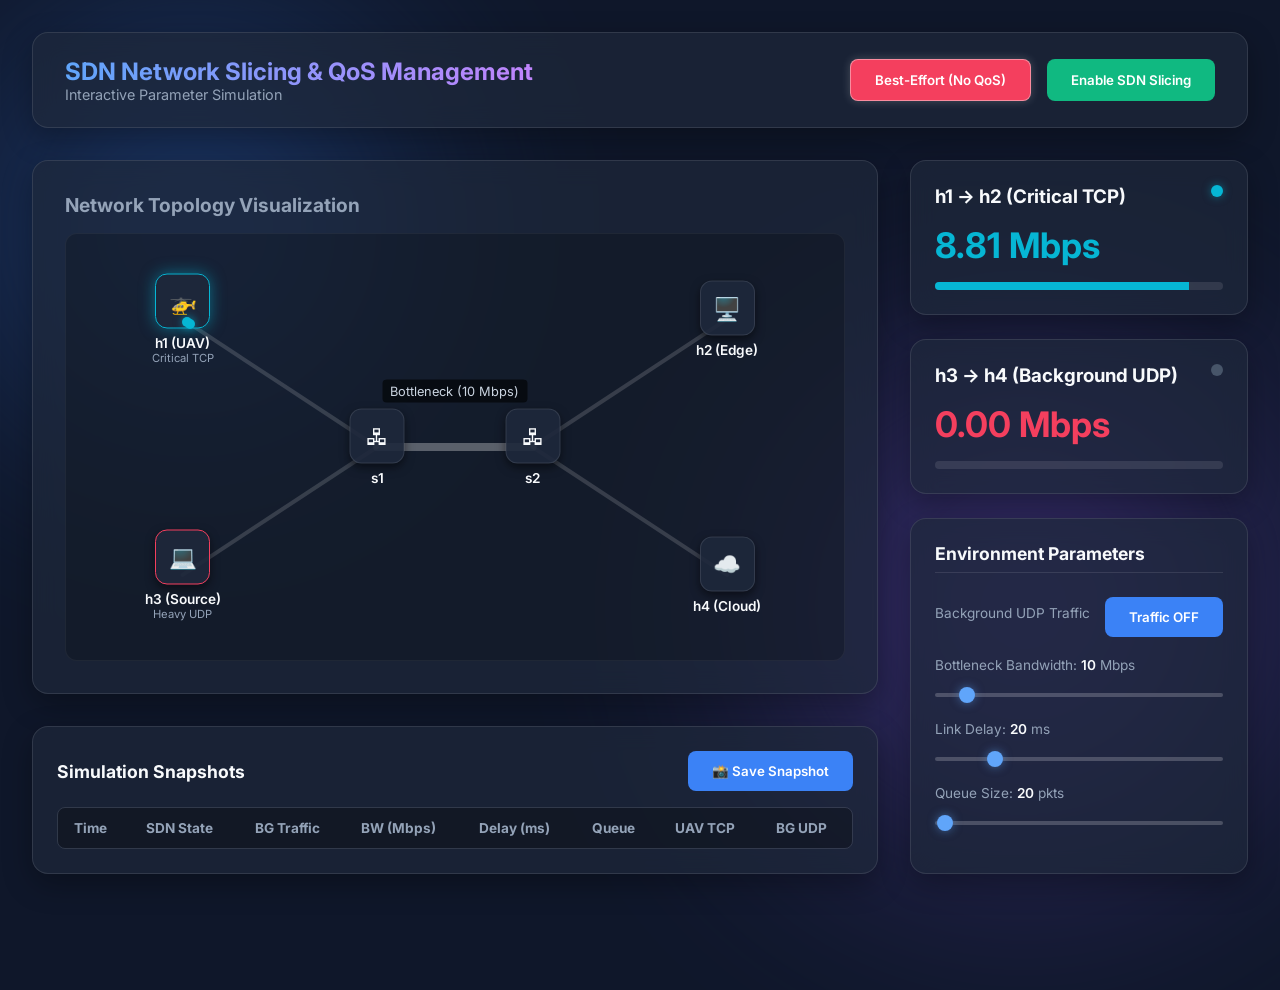
==== Advanced-Networking-and-Distributed-Systems/Project2-AdvancedNetworks-SDN-UAV-Slicing/src/interactive-demo/index.html @ 7882c1a8 "Organize PhD Course Projects: Distributed Algorithms & SDN Slicing" ====
<!DOCTYPE html>
<html lang="en">
<head>
    <meta charset="UTF-8">
    <meta name="viewport" content="width=device-width, initial-scale=1.0">
    <title>SDN Priority Slicing Simulation</title>
    <link rel="preconnect" href="https://fonts.googleapis.com">
    <link rel="preconnect" href="https://fonts.gstatic.com" crossorigin>
    <link href="https://fonts.googleapis.com/css2?family=Inter:wght@300;400;600;700&display=swap" rel="stylesheet">
    <link rel="stylesheet" href="style.css">
</head>
<body>

    <div class="bg-blur bg-blur-1"></div>
    <div class="bg-blur bg-blur-2"></div>

    <div class="app-container">
        <header class="glass-panel header">
            <div class="title-area">
                <h1>SDN Network Slicing & QoS Management</h1>
                <p>Interactive Parameter Simulation</p>
            </div>
            <div class="controls">
                <button id="btn-besteffort" class="btn btn-danger">Best-Effort (No QoS)</button>
                <button id="btn-sdn" class="btn btn-success">Enable SDN Slicing</button>
            </div>
        </header>

        <main class="dashboard-grid">
            
            <!-- Left Column: Topology & Logs -->
            <div class="left-col">
                <section class="glass-panel topology-section">
                    <h2>Network Topology Visualization</h2>
                    <div class="topology-canvas" id="topology-canvas">
                        <div class="node host uav" id="node-h1">
                            <div class="node-icon">🚁</div>
                            <div class="node-label">h1 (UAV)</div>
                            <div class="node-sub">Critical TCP</div>
                        </div>
                        <div class="node host bg-source" id="node-h3">
                            <div class="node-icon">💻</div>
                            <div class="node-label">h3 (Source)</div>
                            <div class="node-sub">Heavy UDP</div>
                        </div>
                        <div class="node switch s1" id="node-s1">
                            <div class="node-icon">🖧</div>
                            <div class="node-label">s1</div>
                        </div>
                        <div class="node switch s2" id="node-s2">
                            <div class="node-icon">🖧</div>
                            <div class="node-label">s2</div>
                        </div>
                        <div class="node host edge-server" id="node-h2">
                            <div class="node-icon">🖥️</div>
                            <div class="node-label">h2 (Edge)</div>
                        </div>
                        <div class="node host cloud" id="node-h4">
                            <div class="node-icon">☁️</div>
                            <div class="node-label">h4 (Cloud)</div>
                        </div>

                        <svg class="lines-layer">
                            <line x1="15%" y1="20%" x2="40%" y2="50%" class="link"></line>
                            <line x1="15%" y1="80%" x2="40%" y2="50%" class="link"></line>
                            <line x1="40%" y1="50%" x2="60%" y2="50%" class="link link-s1-s2"></line>
                            <line x1="60%" y1="50%" x2="85%" y2="20%" class="link"></line>
                            <line x1="60%" y1="50%" x2="85%" y2="80%" class="link"></line>
                        </svg>

                        <div class="bottleneck-label">
                            <span class="label-text">Bottleneck (<span id="canvas-bw">10</span> Mbps)</span>
                            <div id="sdn-shield" class="sdn-shield hidden">QoS Active</div>
                        </div>

                        <div id="packet-layer"></div>
                    </div>
                </section>

                <section class="glass-panel log-section">
                    <div class="log-header">
                        <h2>Simulation Snapshots</h2>
                        <button id="btn-snapshot" class="btn btn-primary">📸 Save Snapshot</button>
                    </div>
                    <div class="table-container">
                        <table id="log-table">
                            <thead>
                                <tr>
                                    <th>Time</th>
                                    <th>SDN State</th>
                                    <th>BG Traffic</th>
                                    <th>BW (Mbps)</th>
                                    <th>Delay (ms)</th>
                                    <th>Queue</th>
                                    <th>UAV TCP</th>
                                    <th>BG UDP</th>
                                </tr>
                            </thead>
                            <tbody id="log-tbody">
                            </tbody>
                        </table>
                    </div>
                </section>
            </div>

            <!-- Right Column: Metrics & Params -->
            <div class="right-col">
                <div class="glass-panel metric-card uav-card">
                    <div class="metric-header">
                        <h3>h1 → h2 (Critical TCP)</h3>
                        <div class="status-dot active-uav"></div>
                    </div>
                    <div class="metric-value">
                        <span id="metric-h1-throughput">0.00</span> <span class="unit">Mbps</span>
                    </div>
                    <div class="metric-chart">
                        <div class="bar-fill" id="bar-h1"></div>
                    </div>
                </div>

                <div class="glass-panel metric-card bg-card">
                    <div class="metric-header">
                        <h3>h3 → h4 (Background UDP)</h3>
                        <div class="status-dot active-bg" id="status-h3"></div>
                    </div>
                    <div class="metric-value">
                        <span id="metric-h3-throughput">0.00</span> <span class="unit">Mbps</span>
                    </div>
                    <div class="metric-chart">
                        <div class="bar-fill" id="bar-h3"></div>
                    </div>
                </div>

                <section class="glass-panel params-section">
                    <h3>Environment Parameters</h3>
                    
                    <div class="param-group toggle-group">
                        <label>Background UDP Traffic</label>
                        <button id="btn-toggle-bg" class="btn btn-warning">Traffic ON</button>
                    </div>

                    <div class="param-group">
                        <label>Bottleneck Bandwidth: <span class="val-highlight" id="val-bw">10</span> Mbps</label>
                        <input type="range" id="input-bw" min="1" max="100" value="10">
                    </div>
                    
                    <div class="param-group">
                        <label>Link Delay: <span class="val-highlight" id="val-delay">20</span> ms</label>
                        <input type="range" id="input-delay" min="1" max="100" value="20">
                    </div>
                    
                    <div class="param-group">
                        <label>Queue Size: <span class="val-highlight" id="val-queue">20</span> pkts</label>
                        <input type="range" id="input-queue" min="10" max="1000" value="20">
                    </div>
                </section>
            </div>
        </main>
    </div>
    <script src="script.js"></script>
</body>
</html>
---- Advanced-Networking-and-Distributed-Systems/Project2-AdvancedNetworks-SDN-UAV-Slicing/src/interactive-demo/style.css ----
:root {
    --bg-dark: #0f172a;
    --bg-panel: rgba(30, 41, 59, 0.7);
    --border-glass: rgba(255, 255, 255, 0.1);
    --text-main: #f8fafc;
    --text-muted: #94a3b8;
    
    --color-uav: #06b6d4;
    --color-uav-glow: rgba(6, 182, 212, 0.5);
    --color-bg-traffic: #f43f5e;
    --color-bg-glow: rgba(244, 63, 94, 0.5);
    --color-success: #10b981;
    --color-sdn-glow: rgba(16, 185, 129, 0.6);
    --color-warning: #f59e0b;
    --color-primary: #3b82f6;
}

* { box-sizing: border-box; margin: 0; padding: 0; }

body {
    font-family: 'Inter', sans-serif;
    background-color: var(--bg-dark);
    color: var(--text-main);
    min-height: 100vh;
    overflow-x: hidden;
}

.bg-blur { position: absolute; border-radius: 50%; filter: blur(100px); z-index: -1; opacity: 0.4; }
.bg-blur-1 { top: -10%; left: -10%; width: 50vw; height: 50vw; background: radial-gradient(circle, #3b82f6 0%, transparent 70%); }
.bg-blur-2 { bottom: -10%; right: -10%; width: 60vw; height: 60vw; background: radial-gradient(circle, #8b5cf6 0%, transparent 70%); }

.app-container { max-width: 1500px; margin: 0 auto; padding: 2rem; display: flex; flex-direction: column; gap: 2rem; }

.glass-panel {
    background: var(--bg-panel);
    backdrop-filter: blur(12px);
    border: 1px solid var(--border-glass);
    border-radius: 16px;
    box-shadow: 0 10px 30px rgba(0, 0, 0, 0.3);
}

.header { display: flex; justify-content: space-between; align-items: center; padding: 1.5rem 2rem; }
.title-area h1 { font-size: 1.5rem; background: linear-gradient(90deg, #60a5fa, #c084fc); -webkit-background-clip: text; -webkit-text-fill-color: transparent; }
.title-area p { color: var(--text-muted); font-size: 0.9rem; }

.controls { display: flex; gap: 1rem; }
.btn {
    padding: 0.75rem 1.5rem; border-radius: 8px; border: none; font-family: 'Inter', sans-serif; font-weight: 600; cursor: pointer; transition: all 0.3s; color: white; background: rgba(255,255,255,0.1);
}
.btn:hover { background: rgba(255,255,255,0.2); transform: translateY(-2px); }
.btn.active { border: 1px solid rgba(255,255,255,0.4); box-shadow: 0 0 10px rgba(255,255,255,0.2); }
.btn-danger { background: var(--color-bg-traffic); }
.btn-danger:hover { background: #e11d48; box-shadow: 0 0 15px var(--color-bg-glow); }
.btn-success { background: var(--color-success); }
.btn-success:hover { background: #059669; box-shadow: 0 0 15px var(--color-sdn-glow); }
.btn-warning { background: var(--color-warning); }
.btn-warning:hover { background: #d97706; }
.btn-primary { background: var(--color-primary); }
.btn-primary:hover { background: #2563eb; }

/* Dashboard Layout */
.dashboard-grid { display: grid; grid-template-columns: 2.5fr 1fr; gap: 2rem; }
.left-col { display: flex; flex-direction: column; gap: 2rem; }
.right-col { display: flex; flex-direction: column; gap: 1.5rem; }

/* Topology */
.topology-section { padding: 2rem; flex-grow: 1; min-height: 400px; display: flex; flex-direction: column; }
.topology-section h2 { font-size: 1.2rem; color: var(--text-muted); margin-bottom: 1rem; }
.topology-canvas { flex-grow: 1; position: relative; border-radius: 12px; background: rgba(0, 0, 0, 0.2); border: 1px solid rgba(255, 255, 255, 0.05); overflow: hidden; min-height: 350px;}

.node { position: absolute; display: flex; flex-direction: column; align-items: center; transform: translate(-50%, -50%); z-index: 10; }
.node-icon { width: 55px; height: 55px; border-radius: 12px; background: rgba(30, 41, 59, 0.9); border: 1px solid var(--border-glass); display: flex; justify-content: center; align-items: center; font-size: 1.4rem; box-shadow: 0 4px 10px rgba(0,0,0,0.5); }
.node-label { margin-top: 6px; font-weight: 600; font-size: 0.85rem; }
.node-sub { font-size: 0.7rem; color: var(--text-muted); text-align: center; }

.uav { top: 20%; left: 15%; }
.uav .node-icon { border-color: var(--color-uav); box-shadow: 0 0 15px var(--color-uav-glow); }
.bg-source { top: 80%; left: 15%; }
.bg-source .node-icon { border-color: var(--color-bg-traffic); }
.s1 { top: 50%; left: 40%; }
.s2 { top: 50%; left: 60%; }
.edge-server { top: 20%; left: 85%; }
.cloud { top: 80%; left: 85%; }

.lines-layer { position: absolute; top: 0; left: 0; width: 100%; height: 100%; z-index: 1; }
.link { stroke: rgba(255, 255, 255, 0.15); stroke-width: 4; stroke-linecap: round; }
.link-s1-s2 { stroke-width: 8; stroke: rgba(255, 255, 255, 0.3); }

/* Move bottleneck up */
.bottleneck-label { position: absolute; top: calc(50% - 45px); left: 50%; transform: translate(-50%, -50%); text-align: center; z-index: 5; }
.label-text { background: rgba(0,0,0,0.6); padding: 4px 8px; border-radius: 4px; font-size: 0.8rem; color: #cbd5e1; }
.sdn-shield { margin-top: 4px; background: rgba(16, 185, 129, 0.1); border: 1px solid var(--color-success); color: var(--color-success); padding: 2px 10px; border-radius: 20px; font-size: 0.75rem; font-weight: 700; box-shadow: 0 0 10px var(--color-sdn-glow); text-transform: uppercase; transition: opacity 0.3s; }
.hidden { opacity: 0; }

#packet-layer { position: absolute; top: 0; left: 0; width: 100%; height: 100%; pointer-events: none; z-index: 20; }
.packet { position: absolute; width: 10px; height: 10px; border-radius: 50%; transform: translate(-50%, -50%); transition: left linear, top linear; }
.packet.tcp { background: var(--color-uav); box-shadow: 0 0 8px var(--color-uav-glow); }
.packet.udp { background: var(--color-bg-traffic); box-shadow: 0 0 8px var(--color-bg-glow); width: 14px; height: 14px; }
@keyframes explode { 0% { transform: translate(-50%, -50%) scale(1); opacity: 1; } 100% { transform: translate(-50%, -50%) scale(3); opacity: 0; } }
.packet.dropped { animation: explode 0.3s forwards; }

/* Log Section */
.log-section { padding: 1.5rem; }
.log-header { display: flex; justify-content: space-between; align-items: center; margin-bottom: 1rem; }
.log-header h2 { font-size: 1.1rem; color: var(--text-main); }
.table-container { max-height: 200px; overflow-y: auto; border-radius: 8px; border: 1px solid rgba(255,255,255,0.1); }
table { width: 100%; border-collapse: collapse; font-size: 0.85rem; text-align: left; }
th { background: rgba(0,0,0,0.3); padding: 0.75rem 1rem; color: var(--text-muted); position: sticky; top: 0; }
td { padding: 0.75rem 1rem; border-bottom: 1px solid rgba(255,255,255,0.05); }
tr:hover { background: rgba(255,255,255,0.05); }
.log-uav { color: var(--color-uav); font-weight: 600; }
.log-udp { color: var(--color-bg-traffic); font-weight: 600; }
.log-state-best { color: var(--color-bg-traffic); }
.log-state-sdn { color: var(--color-success); }

/* Metrics & Params */
.metric-card { padding: 1.5rem; }
.metric-header { display: flex; justify-content: space-between; margin-bottom: 1rem; }
.status-dot { width: 12px; height: 12px; border-radius: 50%; background: #475569; }
.status-dot.active-uav { background: var(--color-uav); box-shadow: 0 0 8px var(--color-uav-glow); }
.status-dot.active-bg { background: var(--color-bg-traffic); box-shadow: 0 0 8px var(--color-bg-glow); }
.metric-value { font-size: 2.2rem; font-weight: 700; margin-bottom: 1rem; }
.uav-card .metric-value { color: var(--color-uav); }
.bg-card .metric-value { color: var(--color-bg-traffic); }
.metric-chart { height: 8px; background: rgba(255,255,255,0.1); border-radius: 4px; overflow: hidden; }
.bar-fill { height: 100%; width: 0%; transition: width 0.3s ease; }
.uav-card .bar-fill { background: var(--color-uav); }
.bg-card .bar-fill { background: var(--color-bg-traffic); }

.params-section { padding: 1.5rem; }
.params-section h3 { font-size: 1.1rem; margin-bottom: 1.5rem; border-bottom: 1px solid rgba(255,255,255,0.1); padding-bottom: 0.5rem; }
.param-group { margin-bottom: 1.25rem; }
.toggle-group { display: flex; justify-content: space-between; align-items: center; }
.param-group label { display: block; font-size: 0.85rem; color: var(--text-muted); margin-bottom: 0.5rem; }
.val-highlight { color: #f8fafc; font-weight: 600; }
input[type=range] {
    -webkit-appearance: none; width: 100%; background: transparent;
}
input[type=range]::-webkit-slider-thumb {
    -webkit-appearance: none; height: 16px; width: 16px; border-radius: 50%; background: #60a5fa; cursor: pointer; margin-top: -6px; box-shadow: 0 0 10px rgba(96, 165, 250, 0.5);
}
input[type=range]::-webkit-slider-runnable-track {
    width: 100%; height: 4px; cursor: pointer; background: rgba(255,255,255,0.2); border-radius: 2px;
}
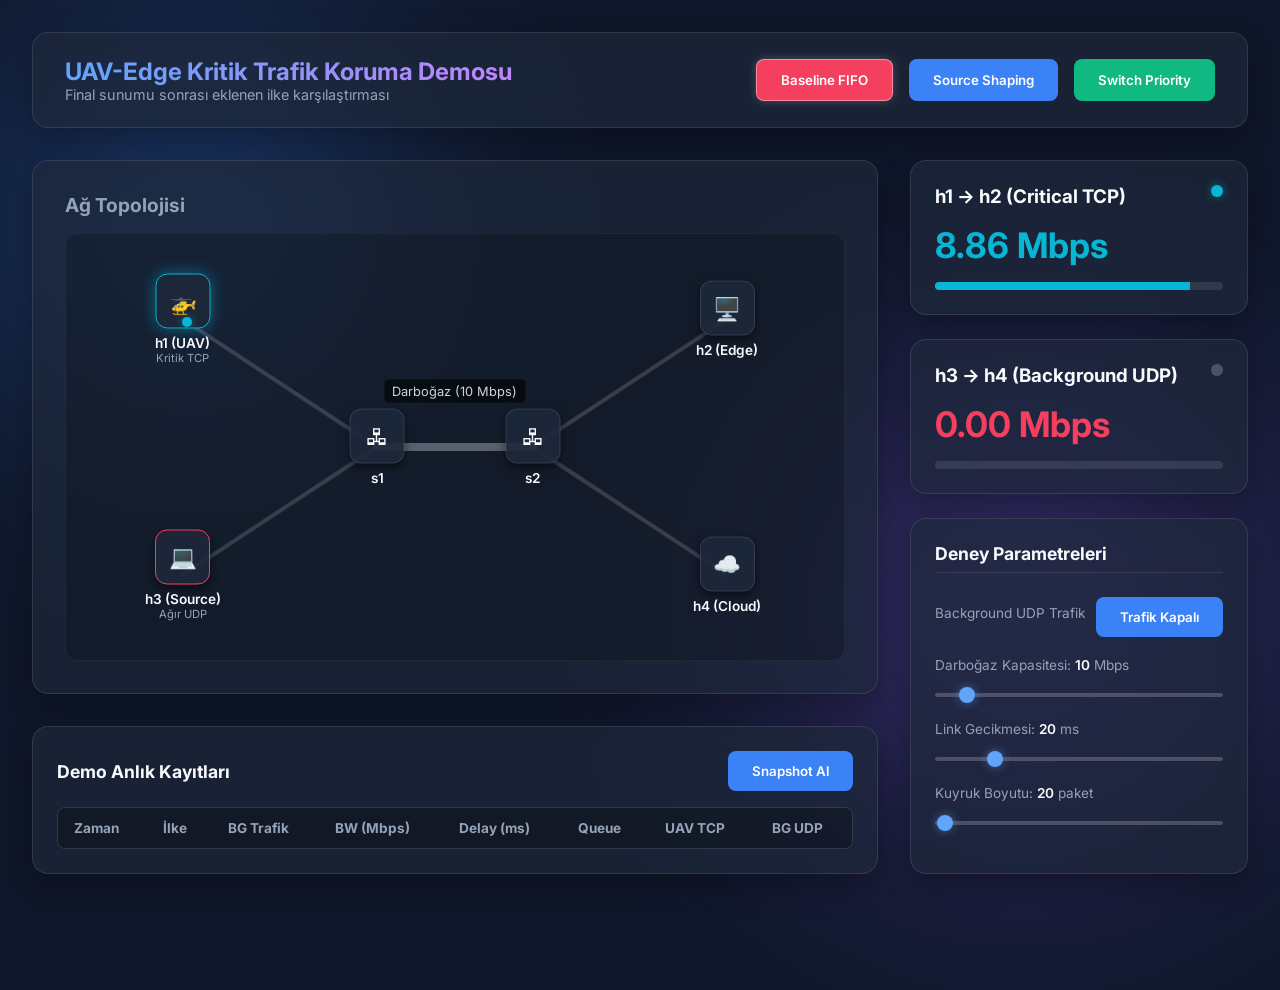
==== commit eef4c811: "feat: Add Bütünleme improvements & policy sweep" ====
--- a/Advanced-Networking-and-Distributed-Systems/Project2-AdvancedNetworks-SDN-UAV-Slicing/src/interactive-demo/index.html
+++ b/Advanced-Networking-and-Distributed-Systems/Project2-AdvancedNetworks-SDN-UAV-Slicing/src/interactive-demo/index.html
@@ -1,9 +1,9 @@
 <!DOCTYPE html>
-<html lang="en">
+<html lang="tr">
 <head>
     <meta charset="UTF-8">
     <meta name="viewport" content="width=device-width, initial-scale=1.0">
-    <title>SDN Priority Slicing Simulation</title>
+    <title>UAV-Edge Kritik Trafik Koruma Demosu</title>
     <link rel="preconnect" href="https://fonts.googleapis.com">
     <link rel="preconnect" href="https://fonts.gstatic.com" crossorigin>
     <link href="https://fonts.googleapis.com/css2?family=Inter:wght@300;400;600;700&display=swap" rel="stylesheet">
@@ -17,12 +17,13 @@
     <div class="app-container">
         <header class="glass-panel header">
             <div class="title-area">
-                <h1>SDN Network Slicing & QoS Management</h1>
-                <p>Interactive Parameter Simulation</p>
+                <h1>UAV-Edge Kritik Trafik Koruma Demosu</h1>
+                <p>Final sunumu sonrası eklenen ilke karşılaştırması</p>
             </div>
             <div class="controls">
-                <button id="btn-besteffort" class="btn btn-danger">Best-Effort (No QoS)</button>
-                <button id="btn-sdn" class="btn btn-success">Enable SDN Slicing</button>
+                <button id="btn-besteffort" class="btn btn-danger">Baseline FIFO</button>
+                <button id="btn-source" class="btn btn-primary">Source Shaping</button>
+                <button id="btn-sdn" class="btn btn-success">Switch Priority</button>
             </div>
         </header>
 
@@ -31,17 +32,17 @@
             <!-- Left Column: Topology & Logs -->
             <div class="left-col">
                 <section class="glass-panel topology-section">
-                    <h2>Network Topology Visualization</h2>
+                    <h2>Ağ Topolojisi</h2>
                     <div class="topology-canvas" id="topology-canvas">
                         <div class="node host uav" id="node-h1">
                             <div class="node-icon">🚁</div>
                             <div class="node-label">h1 (UAV)</div>
-                            <div class="node-sub">Critical TCP</div>
+                            <div class="node-sub">Kritik TCP</div>
                         </div>
                         <div class="node host bg-source" id="node-h3">
                             <div class="node-icon">💻</div>
                             <div class="node-label">h3 (Source)</div>
-                            <div class="node-sub">Heavy UDP</div>
+                            <div class="node-sub">Ağır UDP</div>
                         </div>
                         <div class="node switch s1" id="node-s1">
                             <div class="node-icon">🖧</div>
@@ -69,8 +70,8 @@
                         </svg>
 
                         <div class="bottleneck-label">
-                            <span class="label-text">Bottleneck (<span id="canvas-bw">10</span> Mbps)</span>
-                            <div id="sdn-shield" class="sdn-shield hidden">QoS Active</div>
+                            <span class="label-text">Darboğaz (<span id="canvas-bw">10</span> Mbps)</span>
+                            <div id="sdn-shield" class="sdn-shield hidden">Öncelik Aktif</div>
                         </div>
 
                         <div id="packet-layer"></div>
@@ -79,16 +80,16 @@
 
                 <section class="glass-panel log-section">
                     <div class="log-header">
-                        <h2>Simulation Snapshots</h2>
-                        <button id="btn-snapshot" class="btn btn-primary">📸 Save Snapshot</button>
+                        <h2>Demo Anlık Kayıtları</h2>
+                        <button id="btn-snapshot" class="btn btn-primary">Snapshot Al</button>
                     </div>
                     <div class="table-container">
                         <table id="log-table">
                             <thead>
                                 <tr>
-                                    <th>Time</th>
-                                    <th>SDN State</th>
-                                    <th>BG Traffic</th>
+                                    <th>Zaman</th>
+                                    <th>İlke</th>
+                                    <th>BG Trafik</th>
                                     <th>BW (Mbps)</th>
                                     <th>Delay (ms)</th>
                                     <th>Queue</th>
@@ -132,25 +133,25 @@
                 </div>
 
                 <section class="glass-panel params-section">
-                    <h3>Environment Parameters</h3>
+                    <h3>Deney Parametreleri</h3>
                     
                     <div class="param-group toggle-group">
-                        <label>Background UDP Traffic</label>
-                        <button id="btn-toggle-bg" class="btn btn-warning">Traffic ON</button>
+                        <label>Background UDP Trafik</label>
+                        <button id="btn-toggle-bg" class="btn btn-warning">Trafik Açık</button>
                     </div>
 
                     <div class="param-group">
-                        <label>Bottleneck Bandwidth: <span class="val-highlight" id="val-bw">10</span> Mbps</label>
+                        <label>Darboğaz Kapasitesi: <span class="val-highlight" id="val-bw">10</span> Mbps</label>
                         <input type="range" id="input-bw" min="1" max="100" value="10">
                     </div>
                     
                     <div class="param-group">
-                        <label>Link Delay: <span class="val-highlight" id="val-delay">20</span> ms</label>
+                        <label>Link Gecikmesi: <span class="val-highlight" id="val-delay">20</span> ms</label>
                         <input type="range" id="input-delay" min="1" max="100" value="20">
                     </div>
                     
                     <div class="param-group">
-                        <label>Queue Size: <span class="val-highlight" id="val-queue">20</span> pkts</label>
+                        <label>Kuyruk Boyutu: <span class="val-highlight" id="val-queue">20</span> paket</label>
                         <input type="range" id="input-queue" min="10" max="1000" value="20">
                     </div>
                 </section>
